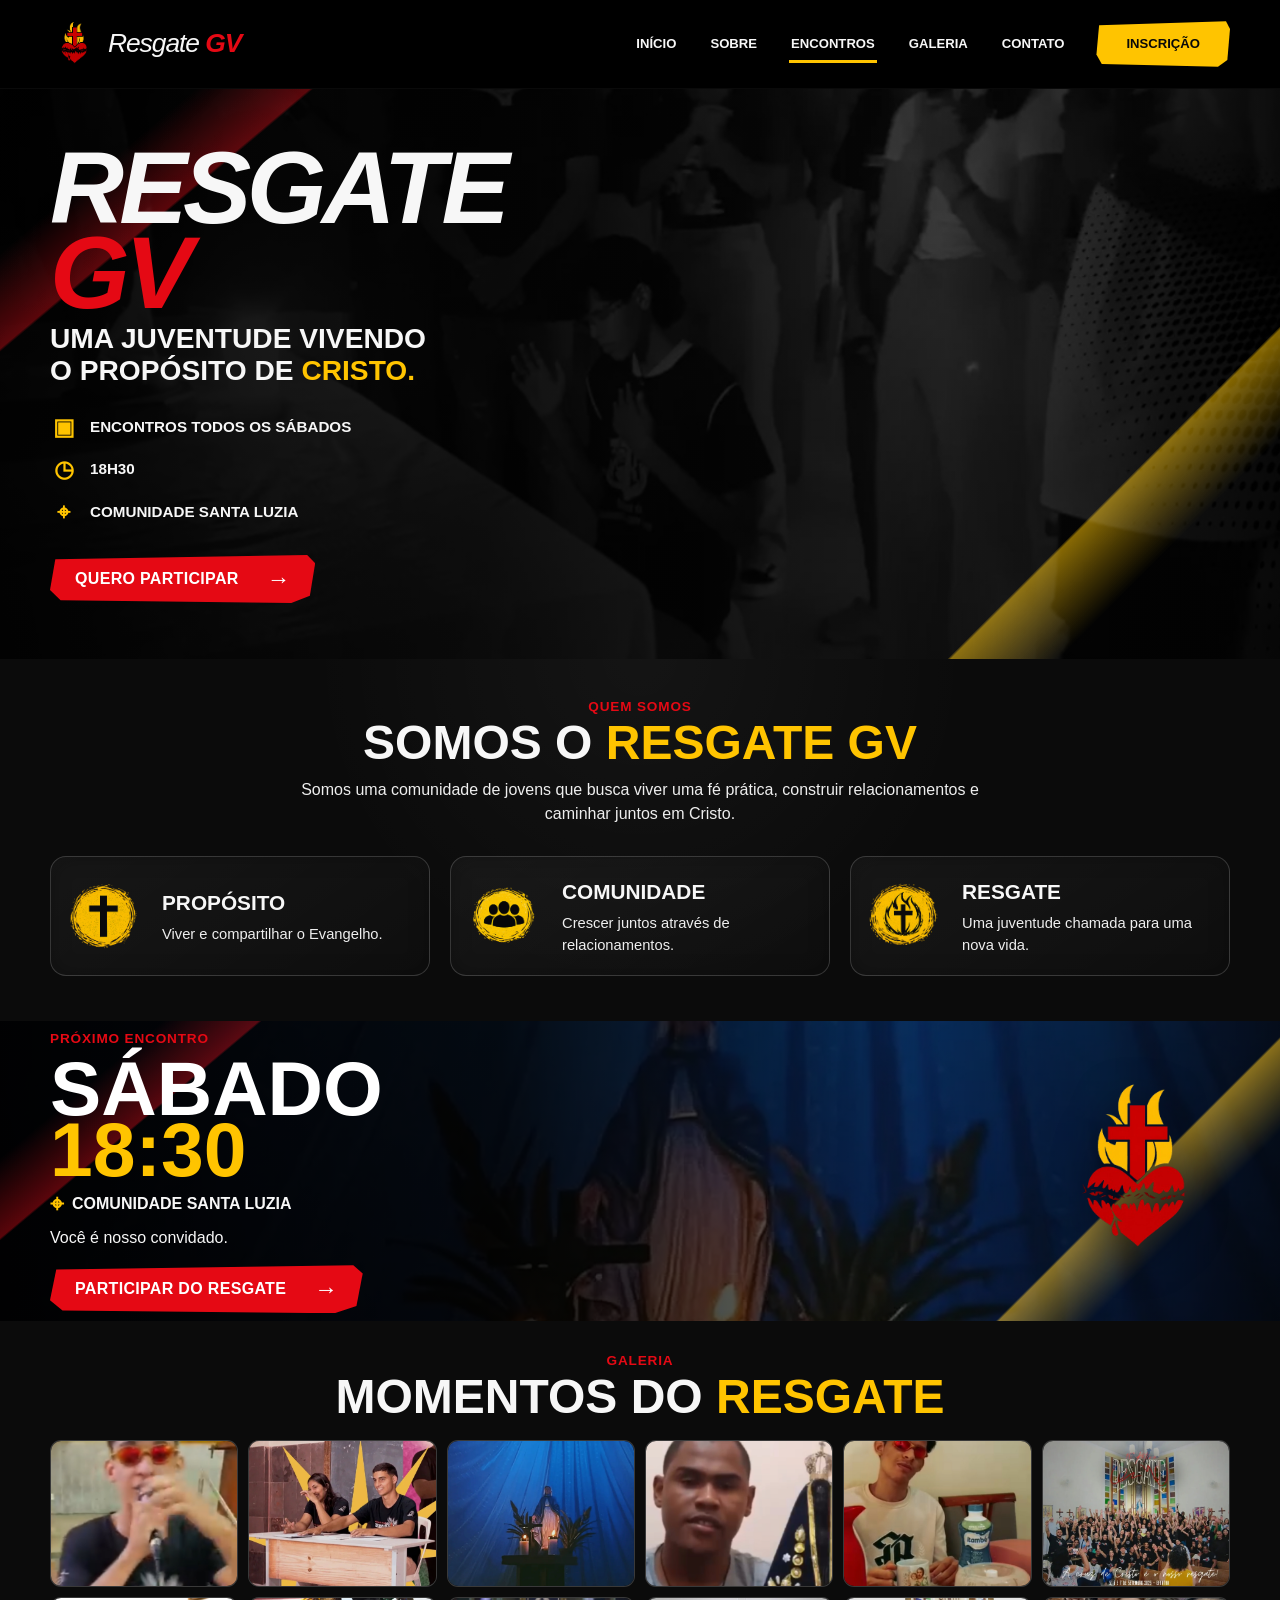
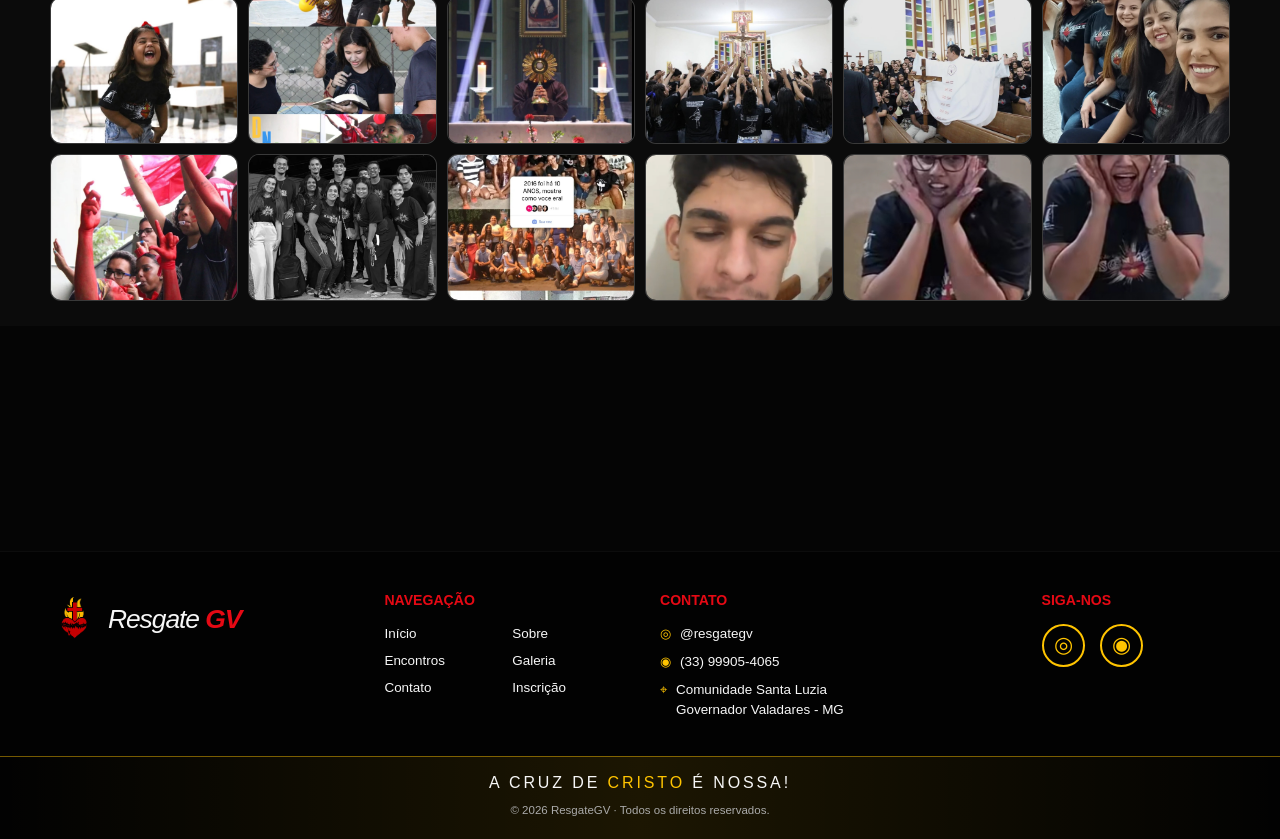
==== index.html @ 6e2a15be "Uptade Funcionau total Uptade Funcionau total" ====
<!DOCTYPE html>
<html lang="pt-BR">
<head>
  <meta charset="UTF-8">
  <meta name="viewport" content="width=device-width, initial-scale=1.0">
  <meta name="description" content="Resgate GV — uma juventude vivendo o propósito de Cristo.">
  <title>ResgateGV - Grupo de Jovens</title>
  <link rel="shortcut icon" href="assets/imgs/LogoResgate.png" type="image/x-icon">
  <link rel="stylesheet" href="assets/style/style.css">
  <link rel="stylesheet" href="assets/style/responsivo.css">
</head>
<body>

<header class="site-header" id="inicio">
  <div class="container header-inner">
    <a class="brand" href="#inicio" aria-label="Resgate GV - início">
      <img src="assets/imgs/LogoResgate.png" alt="Logo Resgate GV">
      <span class="brand-name">Resgate <strong>GV</strong></span>
    </a>

    <button class="menu-toggle" type="button" aria-label="Abrir menu" aria-expanded="false">
      <span></span><span></span><span></span>
    </button>

    <nav class="menu-primario" aria-label="Navegação principal">
      <ul>
        <li><a class="active" href="#inicio">Início</a></li>
        <li><a href="#sobre">Sobre</a></li>
        <li><a href="#encontros">Encontros</a></li>
        <li><a href="#galeria">Galeria</a></li>
        <li><a href="#contato">Contato</a></li>
        <li><a class="nav-cta" href="https://docs.google.com/forms/d/e/1FAIpQLSfDe2x2pQNWtkqIPdbqj8do6vz-_GHcP4r5t6SCD7UJRcsVtg/viewform" target="_blank" rel="noopener noreferrer">Inscrição</a></li>
      </ul>
    </nav>
  </div>
</header>

<main>

  <section class="hero section-dark" aria-labelledby="hero-title">
    <div class="hero-overlay"></div>
    <div class="hero-splash hero-splash-left"></div>
    <div class="hero-splash hero-splash-right"></div>

    <div class="container hero-content reveal">
      <div class="hero-copy">
        <p class="eyebrow">Resgate GV</p>
        <h1 id="hero-title">Resgate <span>GV</span></h1>
        <p class="hero-subtitle">Uma juventude vivendo<br>o propósito de <strong>Cristo.</strong></p>

        <ul class="event-info">
          <li><span class="info-icon">▣</span><span>Encontros todos os sábados</span></li>
          <li><span class="info-icon">◷</span><span>18h30</span></li>
          <li><span class="info-icon">⌖</span><span>Comunidade Santa Luzia</span></li>
        </ul>

        <a class="btn btn-red" href="#encontros">Quero participar <span>→</span></a>
      </div>
    </div>
  </section>

  <section class="about section-dark" id="sobre">
    <div class="container about-content reveal">
      <p class="section-label red">Quem somos</p>
      <h2>Somos o <span>Resgate GV</span></h2>
      <p class="section-intro">
        Somos uma comunidade de jovens que busca viver uma fé prática,
        construir relacionamentos e caminhar juntos em Cristo.
      </p>

      <div class="about-cards">
        <article class="about-card">
          <img src="assets/imgs/icone-proposito.png" alt="" aria-hidden="true">
          <div>
            <h3>Propósito</h3>
            <p>Viver e compartilhar o Evangelho.</p>
          </div>
        </article>

        <article class="about-card">
          <img src="assets/imgs/icone-comunidade.png" alt="" aria-hidden="true">
          <div>
            <h3>Comunidade</h3>
            <p>Crescer juntos através de relacionamentos.</p>
          </div>
        </article>

        <article class="about-card">
          <img src="assets/imgs/icone-resgate.png" alt="" aria-hidden="true">
          <div>
            <h3>Resgate</h3>
            <p>Uma juventude chamada para uma nova vida.</p>
          </div>
        </article>
      </div>
    </div>
  </section>

  <section class="next-event section-dark" id="encontros">
    <div class="next-event-bg"></div>
    <div class="container next-event-inner reveal">
      <div class="next-event-copy">
        <p class="section-label red">Próximo encontro</p>
        <h2>Sábado</h2>
        <strong class="event-time">18:30</strong>
        <p class="location"><span>⌖</span> Comunidade Santa Luzia</p>
        <p class="invite">Você é nosso convidado.</p>
        <a class="btn btn-red" href="https://docs.google.com/forms/d/e/1FAIpQLSfDe2x2pQNWtkqIPdbqj8do6vz-_GHcP4r5t6SCD7UJRcsVtg/viewform" target="_blank" rel="noopener noreferrer">Participar do Resgate <span>→</span></a>
      </div>

      <img class="next-event-logo" src="assets/imgs/LogoResgate.png" alt="Logo Resgate GV">
    </div>
  </section>

  <section class="gallery section-dark" id="galeria">
    <div class="container reveal">
      <p class="section-label red">Galeria</p>
      <h2>Momentos do <span>Resgate</span></h2>

      <div class="gallery-grid">
        <a href="assets/imgs/galeria/1 (2).jpg" class="gallery-item"><img src="assets/imgs/galeria/1 (2).jpg" alt="Momento do Resgate GV"></a>
        <a href="assets/imgs/galeria/1 (3).jpg" class="gallery-item"><img src="assets/imgs/galeria/1 (3).jpg" alt="Momento do Resgate GV"></a>
        <a href="assets/imgs/galeria/1 (4).jpg" class="gallery-item"><img src="assets/imgs/galeria/1 (4).jpg" alt="Momento do Resgate GV"></a>
        <a href="assets/imgs/galeria/1 (6).jpg" class="gallery-item"><img src="assets/imgs/galeria/1 (6).jpg" alt="Momento do Resgate GV"></a>
        <a href="assets/imgs/galeria/1 (7).jpg" class="gallery-item"><img src="assets/imgs/galeria/1 (7).jpg" alt="Momento do Resgate GV"></a>
        <a href="assets/imgs/galeria/1 (8).jpg" class="gallery-item"><img src="assets/imgs/galeria/1 (8).jpg" alt="Momento do Resgate GV"></a>
        <a href="assets/imgs/galeria/1 (9).jpg" class="gallery-item"><img src="assets/imgs/galeria/1 (9).jpg" alt="Momento do Resgate GV"></a>
        <a href="assets/imgs/galeria/1 (10).jpg" class="gallery-item"><img src="assets/imgs/galeria/1 (10).jpg" alt="Momento do Resgate GV"></a>
        <a href="assets/imgs/galeria/1 (11).jpg" class="gallery-item"><img src="assets/imgs/galeria/1 (11).jpg" alt="Momento do Resgate GV"></a>
        <a href="assets/imgs/galeria/1 (14).jpg" class="gallery-item"><img src="assets/imgs/galeria/1 (14).jpg" alt="Momento do Resgate GV"></a>
        <a href="assets/imgs/galeria/1 (15).jpg" class="gallery-item"><img src="assets/imgs/galeria/1 (15).jpg" alt="Momento do Resgate GV"></a>
        <a href="assets/imgs/galeria/1 (16).jpg" class="gallery-item"><img src="assets/imgs/galeria/1 (16).jpg" alt="Momento do Resgate GV"></a>
        <a href="assets/imgs/galeria/1 (17).jpg" class="gallery-item"><img src="assets/imgs/galeria/1 (17).jpg" alt="Momento do Resgate GV"></a>
        <a href="assets/imgs/galeria/1 (18).jpg" class="gallery-item"><img src="assets/imgs/galeria/1 (18).jpg" alt="Momento do Resgate GV"></a>
        <a href="assets/imgs/galeria/1 (19).jpg" class="gallery-item"><img src="assets/imgs/galeria/1 (19).jpg" alt="Momento do Resgate GV"></a>
        <a href="assets/imgs/galeria/1 (20).jpg" class="gallery-item"><img src="assets/imgs/galeria/1 (20).jpg" alt="Momento do Resgate GV"></a>
        <a href="assets/imgs/galeria/1 (21).jpg" class="gallery-item"><img src="assets/imgs/galeria/1 (21).jpg" alt="Momento do Resgate GV"></a>
        <a href="assets/imgs/galeria/1 (22).jpg" class="gallery-item"><img src="assets/imgs/galeria/1 (22).jpg" alt="Momento do Resgate GV"></a>
      </div>
    </div>
  </section>

  <section class="join section-dark">
    <div class="container join-box reveal">
      <div class="join-icon">♙</div>
      <div class="join-title">Faça <span>parte</span></div>
      <div class="join-copy">
        <strong>Quer conhecer o Resgate GV?</strong>
        <p>Não importa se você já participa de uma comunidade ou está chegando pela primeira vez.</p>
      </div>
      <a class="btn btn-yellow" href="https://docs.google.com/forms/d/e/1FAIpQLSfDe2x2pQNWtkqIPdbqj8do6vz-_GHcP4r5t6SCD7UJRcsVtg/viewform" target="_blank" rel="noopener noreferrer">Quero participar <span>→</span></a>
    </div>
  </section>

</main>

<footer class="site-footer" id="contato">
  <div class="container footer-primary">
    <div class="footer-brand">
      <a class="brand" href="#inicio">
        <img src="assets/imgs/LogoResgate.png" alt="Logo Resgate GV">
        <span class="brand-name">Resgate <strong>GV</strong></span>
      </a>
    </div>

    <nav class="footer-nav" aria-label="Navegação do rodapé">
      <h3>Navegação</h3>
      <div>
        <a href="#inicio">Início</a>
        <a href="#sobre">Sobre</a>
        <a href="#encontros">Encontros</a>
        <a href="#galeria">Galeria</a>
        <a href="#contato">Contato</a>
        <a href="https://docs.google.com/forms/d/e/1FAIpQLSfDe2x2pQNWtkqIPdbqj8do6vz-_GHcP4r5t6SCD7UJRcsVtg/viewform" target="_blank" rel="noopener noreferrer">Inscrição</a>
      </div>
    </nav>

    <div class="footer-contact">
      <h3>Contato</h3>
      <p><span>◎</span><a href="https://www.instagram.com/resgategv/" target="_blank" rel="noopener noreferrer">@resgategv</a></p>
      <p><span>◉</span><a href="https://wa.me/5533999054065" target="_blank" rel="noopener noreferrer">(33) 99905-4065</a></p>
      <p><span>⌖</span> Comunidade Santa Luzia<br>Governador Valadares - MG</p>
    </div>

    <div class="footer-social">
      <h3>Siga-nos</h3>
      <div>
        <a href="https://www.instagram.com/resgategv/" target="_blank" rel="noopener noreferrer" aria-label="Instagram">◎</a>
        <a href="https://wa.me/5533999054065" target="_blank" rel="noopener noreferrer" aria-label="WhatsApp">◉</a>
      </div>
    </div>
  </div>

  <div class="footer-secondary">
    <p>A cruz de <span>Cristo</span> é nossa!</p>
    <small>© 2026 ResgateGV · Todos os direitos reservados.</small>
  </div>
</footer>

<script src="main.js" defer></script>
</body>
</html>
---- assets/style/style.css ----
/* ==========================================================
   RESGATE GV — CSS PRINCIPAL
   A ordem abaixo facilita manutenção e evita CSS "solto".
   ========================================================== */

@import url("./variaveis.css");
@import url("./configuracoes.css");
@import url("./presets.css");
@import url("./header.css");
@import url("./main.css");
@import url("./footer.css");
@import url("./animacoes.css");
@import url("./lightbox.css");
---- assets/style/responsivo.css ----
@media (max-width: 760px) {
  :root { --header-height: 72px; }

  .container {
    width: min(calc(100% - 30px), 600px);
  }

  .site-header { min-height: var(--header-height); }

  .header-inner { min-height: var(--header-height); }

  .brand img {
    width: 39px;
    height: 48px;
  }

  .brand-name { font-size: 1.35rem; }

  .menu-toggle { display: block; }

  .menu-primario {
    position: absolute;
    top: var(--header-height);
    left: 0;
    right: 0;
    display: grid;
    grid-template-rows: 0fr;
    overflow: hidden;
    background: rgba(0,0,0,.98);
    transition: grid-template-rows .3s ease;
  }

  .menu-primario.open { grid-template-rows: 1fr; }

  .menu-primario ul {
    min-height: 0;
    display: flex;
    flex-direction: column;
    align-items: stretch;
    gap: 0;
    overflow: hidden;
    padding: 0 15px;
  }

  .menu-primario a {
    padding: 15px 8px;
    border-bottom: 1px solid rgba(255,255,255,.08);
  }

  .nav-cta {
    margin: 10px 0;
    text-align: center;
  }

  .hero {
    min-height: 640px;
    align-items: flex-end;
    padding: 50px 0 42px;
    background-position: 63% center;
  }

  .hero::before {
    content: "";
    position: absolute;
    inset: 0;
    z-index: -1;
    background: linear-gradient(180deg, rgba(0,0,0,.15) 0%, rgba(0,0,0,.35) 35%, rgba(0,0,0,.96) 78%);
  }

  .hero-copy { max-width: 100%; }

  .hero h1 {
    font-size: clamp(3.6rem, 17vw, 5.6rem);
  }

  .hero-subtitle {
    font-size: 1.15rem;
  }

  .event-info li {
    font-size: .82rem;
  }

  .btn {
    width: 100%;
  }

  .about { padding: 35px 0; }

  .about-cards {
    grid-template-columns: 1fr;
    gap: 10px;
  }

  .about-card {
    min-height: 105px;
  }

  .about-card img {
    width: 70px;
    height: 70px;
    flex-basis: 70px;
  }

  .next-event {
    min-height: 480px;
    background-position: 68% center;
  }

  .next-event-inner {
    min-height: 480px;
    align-items: flex-end;
    padding-bottom: 32px;
  }

  .next-event-logo {
    position: absolute;
    right: 0;
    bottom: 18px;
    width: 105px;
  }

  .next-event h2,
  .event-time { font-size: 3.8rem; }

  .next-event-copy { max-width: 90%; }

  .gallery { padding-top: 38px; }

  .gallery-grid {
    grid-template-columns: 1fr;
    gap: 9px;
  }

  .gallery-item {
    aspect-ratio: 1.65 / 1;
  }

  .join { padding: 15px 0; }

  .join-box {
    display: flex;
    flex-direction: column;
    align-items: stretch;
    gap: 10px;
    padding: 25px 20px;
    text-align: center;
  }

  .join-icon { font-size: 3.5rem; }

  .join-copy p { font-size: .84rem; }

  .site-footer { padding-top: 0; }

  .footer-primary {
    grid-template-columns: 1fr;
    gap: 26px;
    padding: 35px 0;
  }

  .footer-brand .brand {
    justify-content: flex-start;
  }

  .footer-nav > div {
    grid-template-columns: 1fr 1fr;
  }

  .footer-social > div {
    justify-content: flex-start;
  }

  .footer-secondary p {
    font-size: .8rem;
    letter-spacing: .1em;
  }
}

@media (prefers-reduced-motion: reduce) {
  html { scroll-behavior: auto; }
  *, *::before, *::after {
    animation-duration: .01ms !important;
    transition-duration: .01ms !important;
  }
}
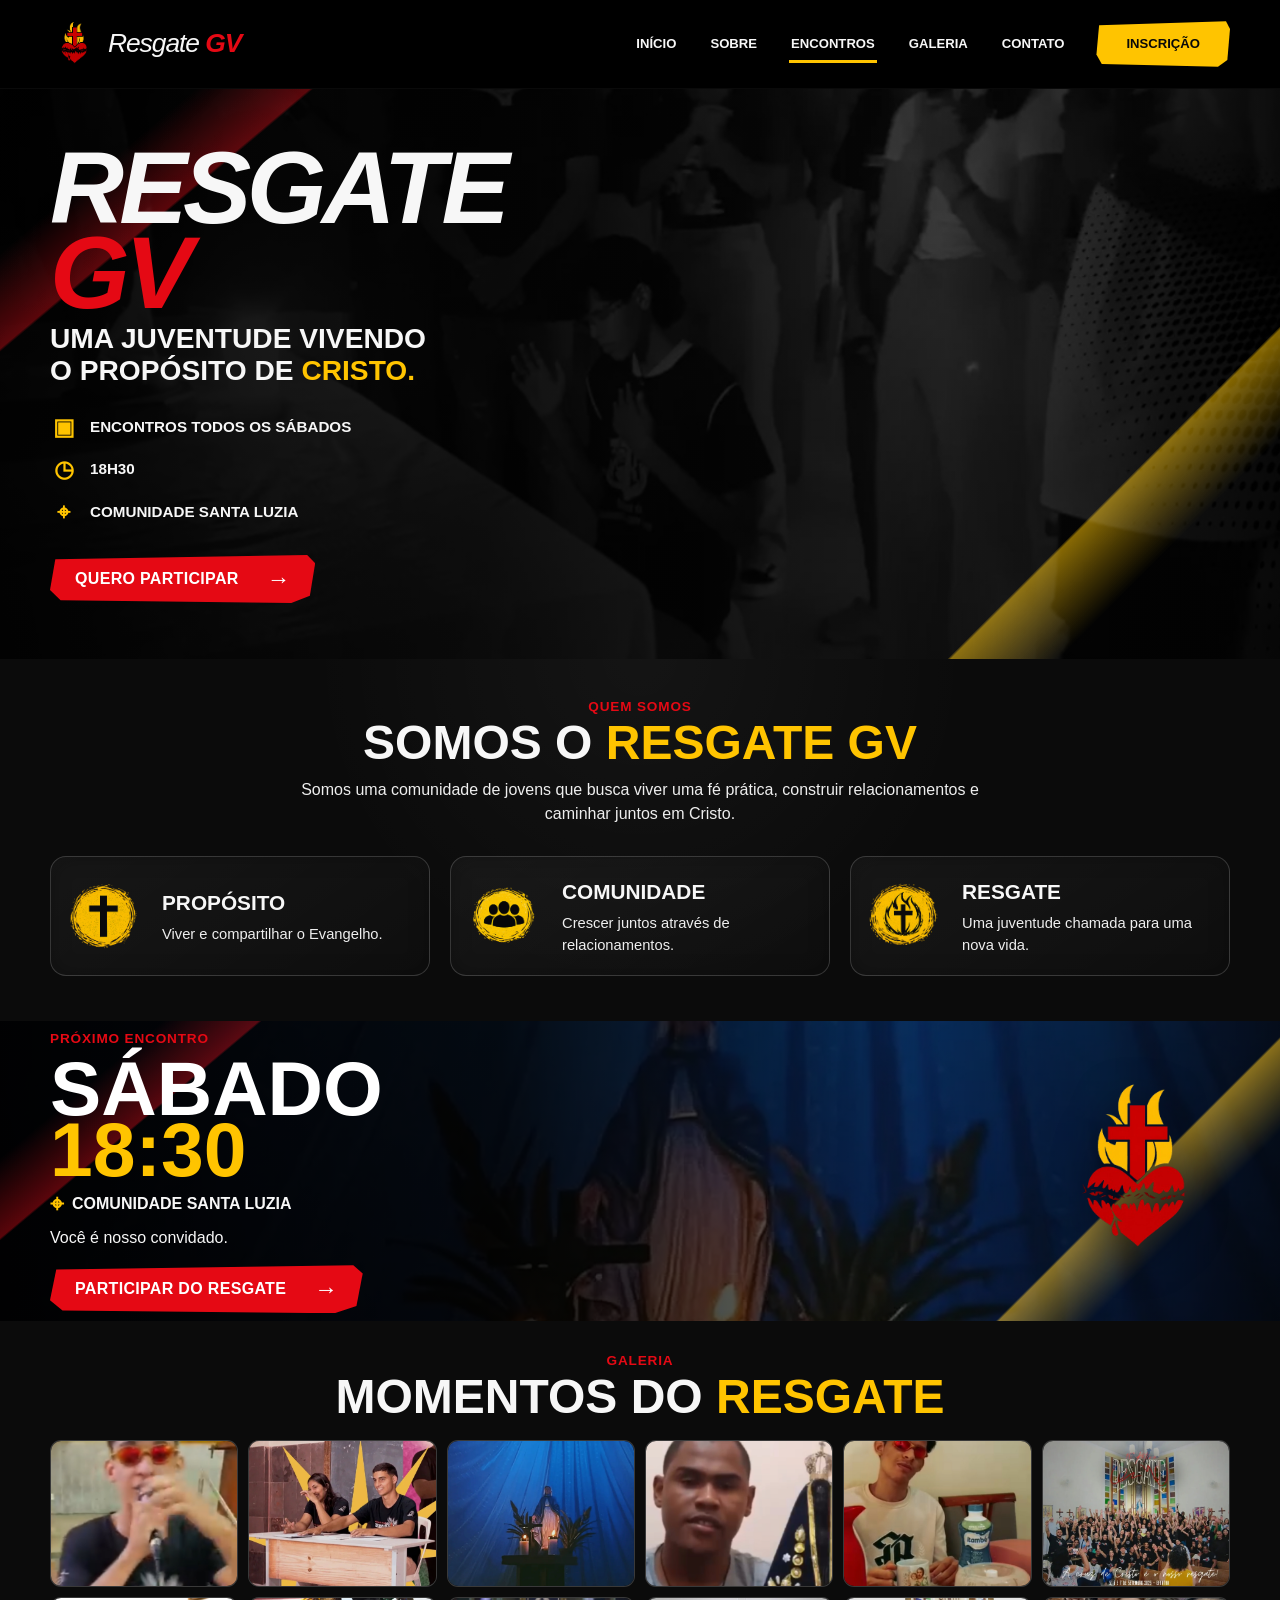
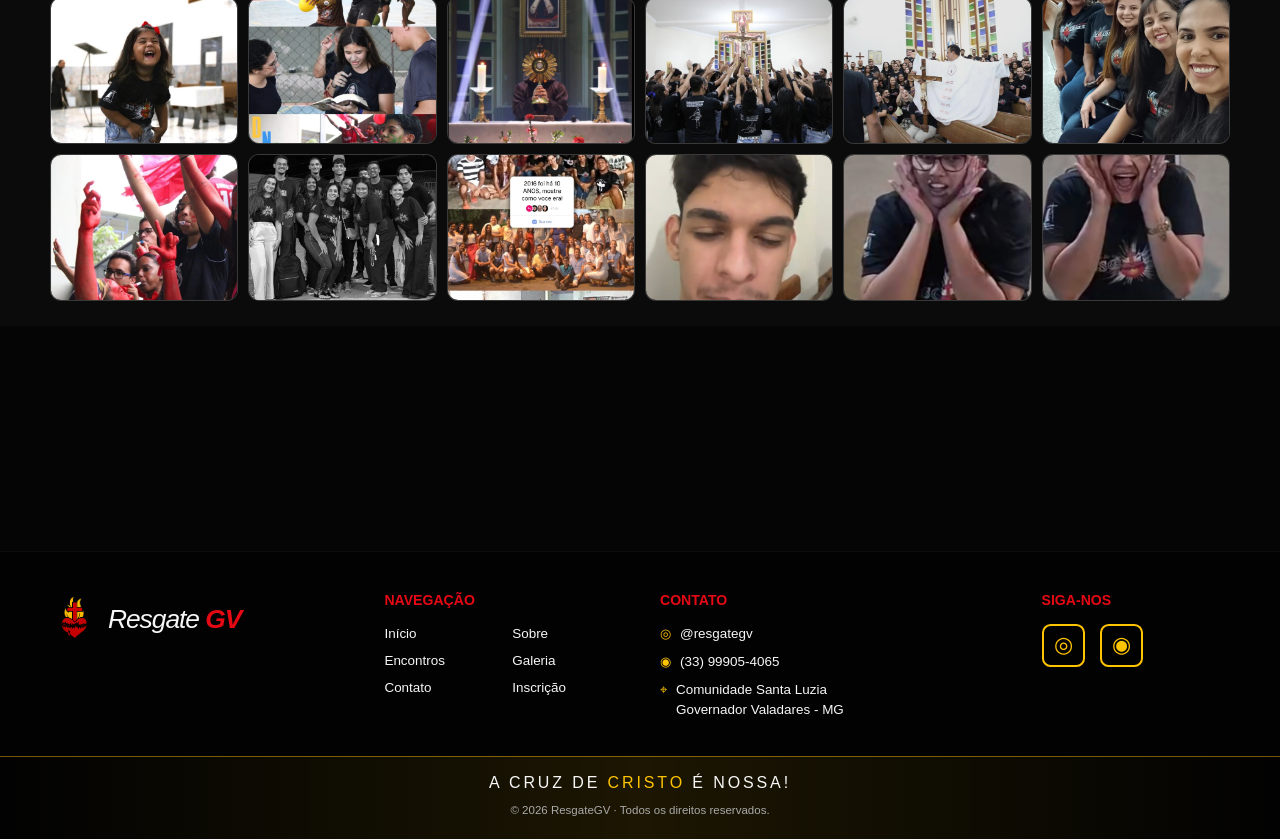
==== commit 1a8f3993: "Finish, Debug for commit Finish, Debug for commit" ====
--- a/index.html
+++ b/index.html
@@ -179,7 +179,7 @@
       <h3>Contato</h3>
       <p><span>◎</span><a href="https://www.instagram.com/resgategv/" target="_blank" rel="noopener noreferrer">@resgategv</a></p>
       <p><span>◉</span><a href="https://wa.me/5533999054065" target="_blank" rel="noopener noreferrer">(33) 99905-4065</a></p>
-      <p><span>⌖</span> Comunidade Santa Luzia<br>Governador Valadares - MG</p>
+      <p><span>⌖</span> <a href="https://www.google.com/maps/place/Capela+de+Santa+Luzia/data=!4m2!3m1!1s0x0:0x4738319b4b648185?sa=X&ved=1t:2428&ictx=111" target="_blank">Comunidade Santa Luzia<br>Governador Valadares - MG</a></p>
     </div>
 
     <div class="footer-social">
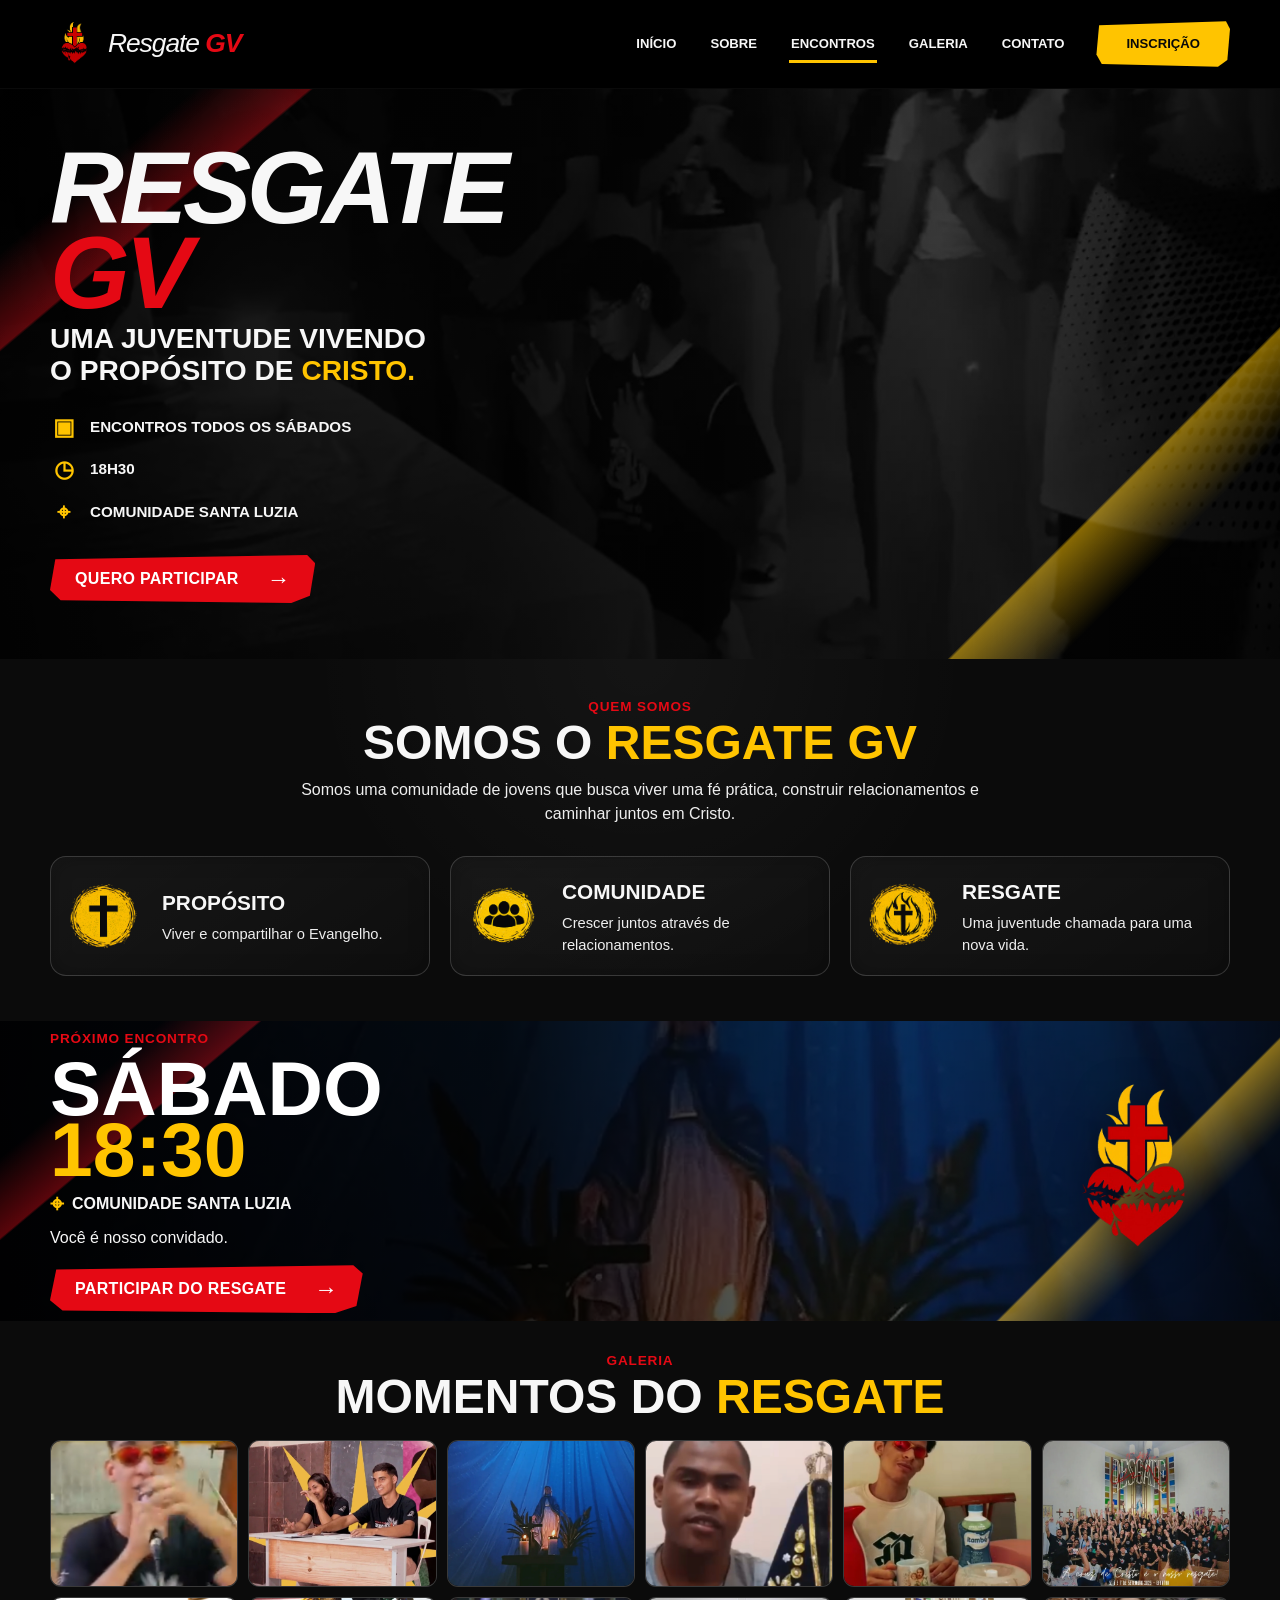
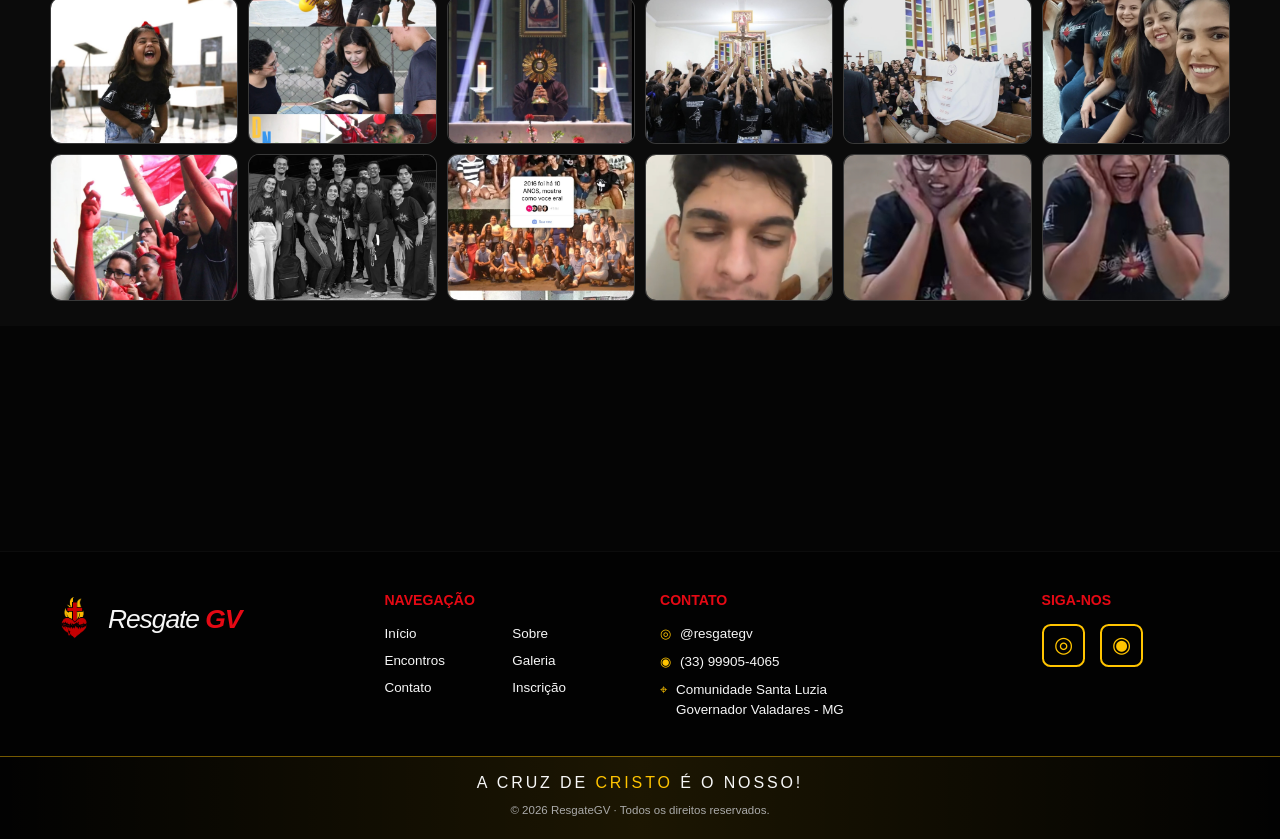
==== commit a219d347: "correcional 1 correcional 1" ====
--- a/index.html
+++ b/index.html
@@ -192,7 +192,7 @@
   </div>
 
   <div class="footer-secondary">
-    <p>A cruz de <span>Cristo</span> é nossa!</p>
+    <p>A cruz de <span>Cristo</span> é o nosso!</p>
     <small>© 2026 ResgateGV · Todos os direitos reservados.</small>
   </div>
 </footer>
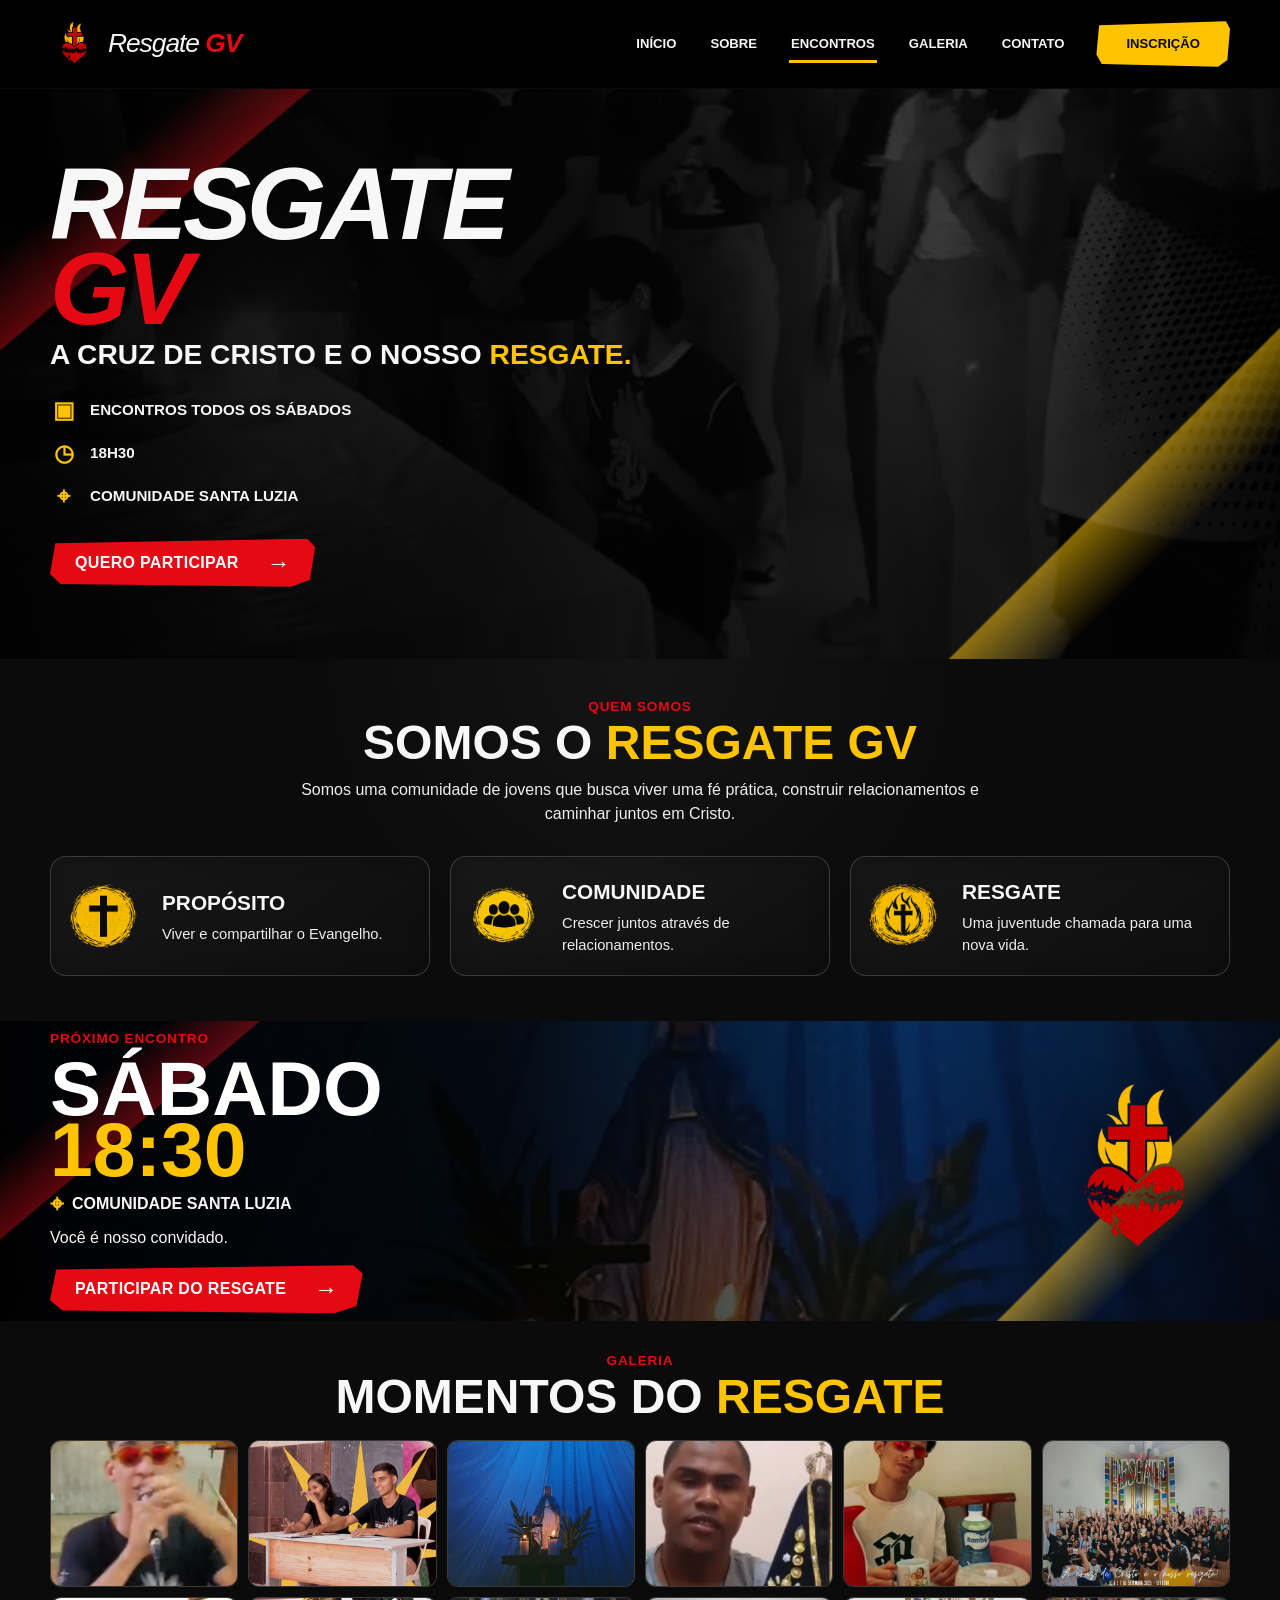
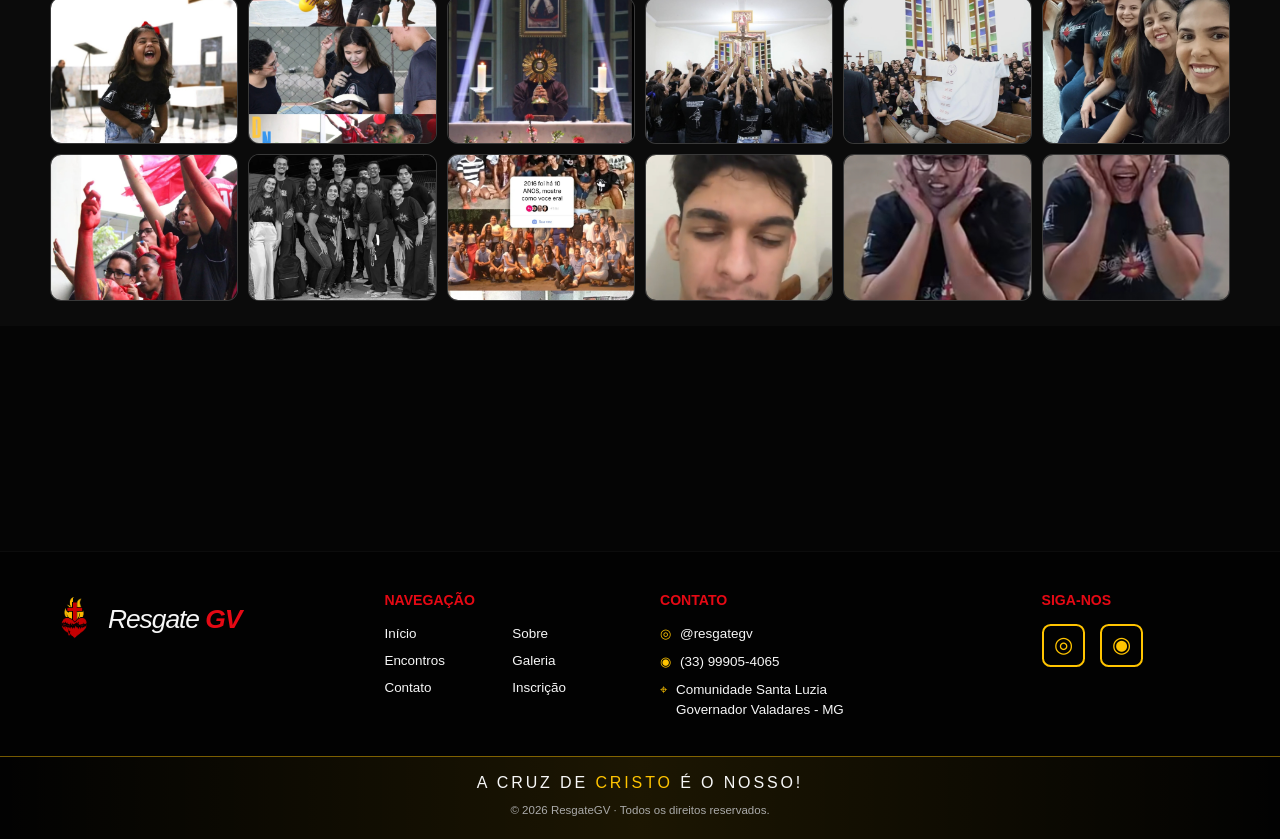
==== commit fc944583: "Atualizar o index.html texto" ====
--- a/index.html
+++ b/index.html
@@ -46,7 +46,7 @@
       <div class="hero-copy">
         <p class="eyebrow">Resgate GV</p>
         <h1 id="hero-title">Resgate <span>GV</span></h1>
-        <p class="hero-subtitle">Uma juventude vivendo<br>o propósito de <strong>Cristo.</strong></p>
+        <p class="hero-subtitle">A Cruz de Cristo e o nosso <strong>Resgate.</strong></p>
 
         <ul class="event-info">
           <li><span class="info-icon">▣</span><span>Encontros todos os sábados</span></li>
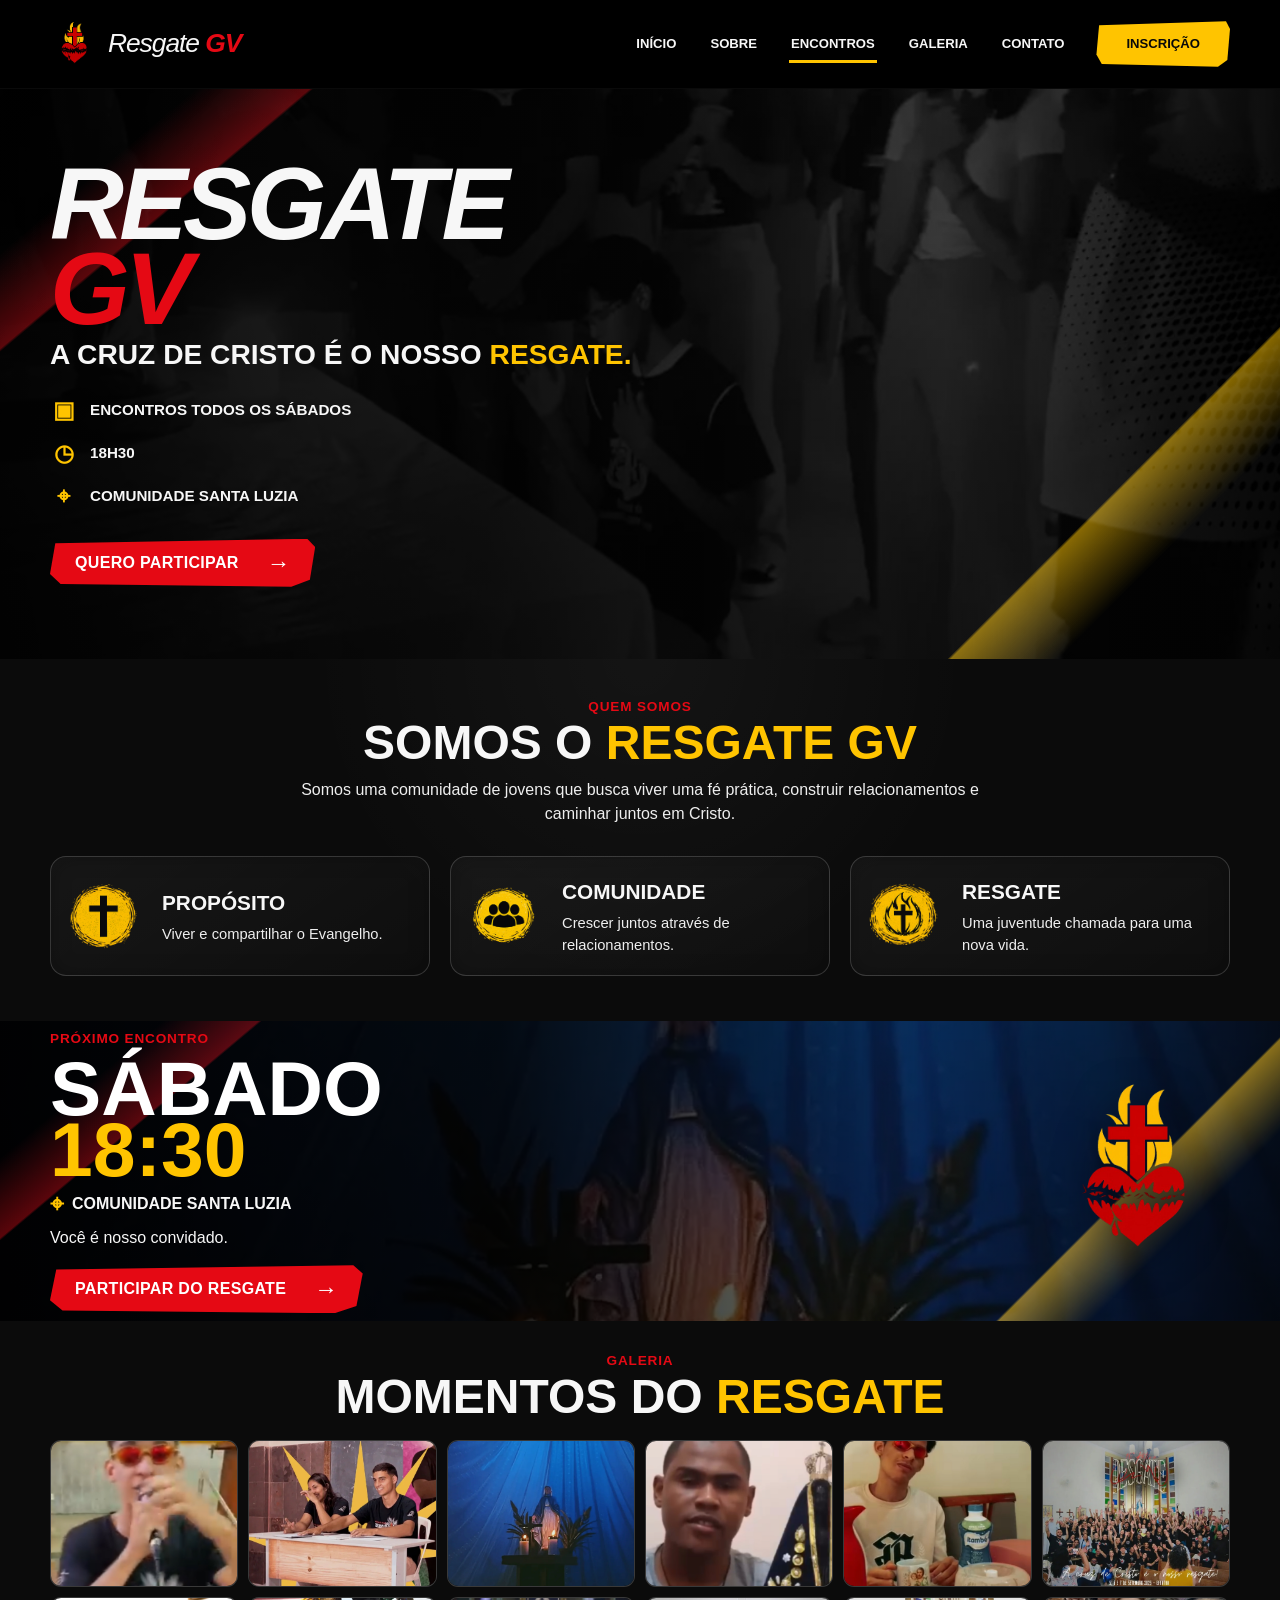
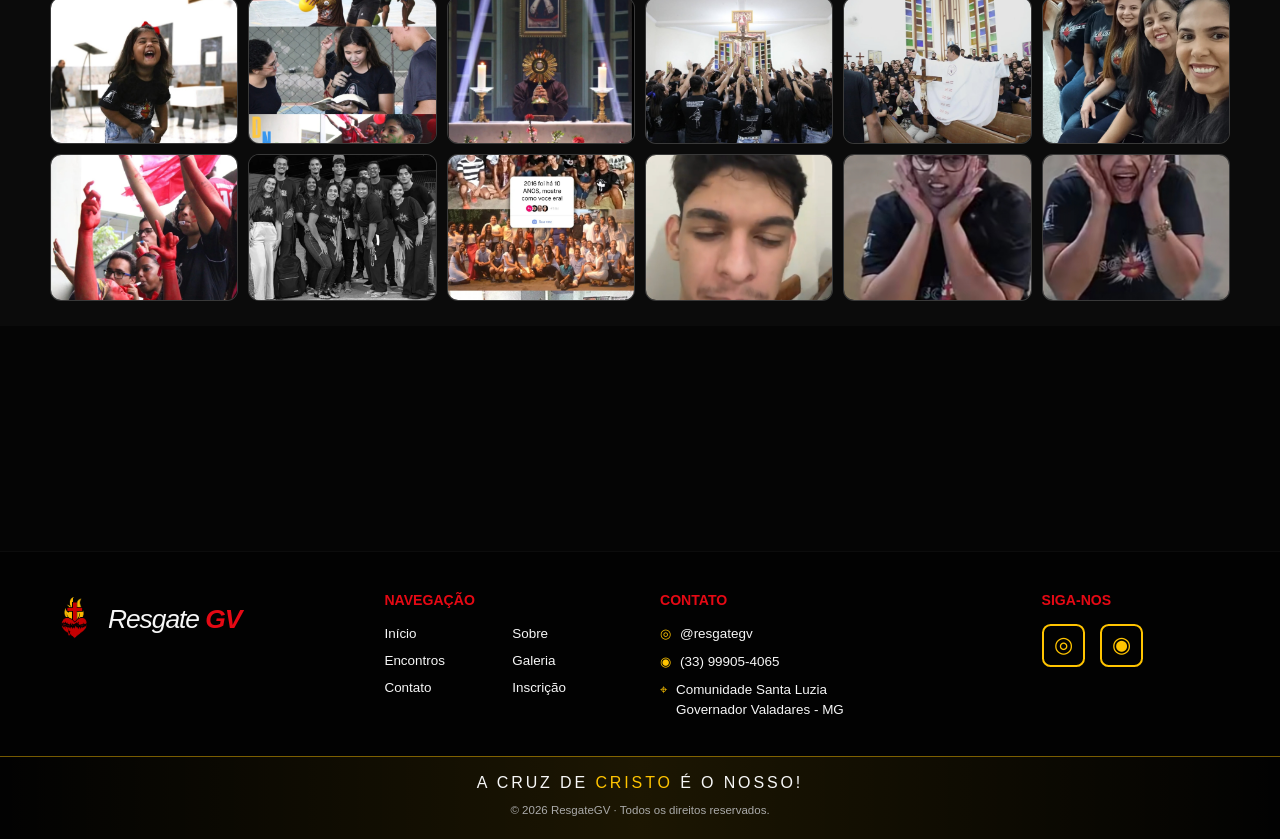
==== commit 2ce90dae: "Atualizar o index.html acentuação" ====
--- a/index.html
+++ b/index.html
@@ -46,7 +46,7 @@
       <div class="hero-copy">
         <p class="eyebrow">Resgate GV</p>
         <h1 id="hero-title">Resgate <span>GV</span></h1>
-        <p class="hero-subtitle">A Cruz de Cristo e o nosso <strong>Resgate.</strong></p>
+        <p class="hero-subtitle">A Cruz de Cristo é o nosso <strong>Resgate.</strong></p>
 
         <ul class="event-info">
           <li><span class="info-icon">▣</span><span>Encontros todos os sábados</span></li>
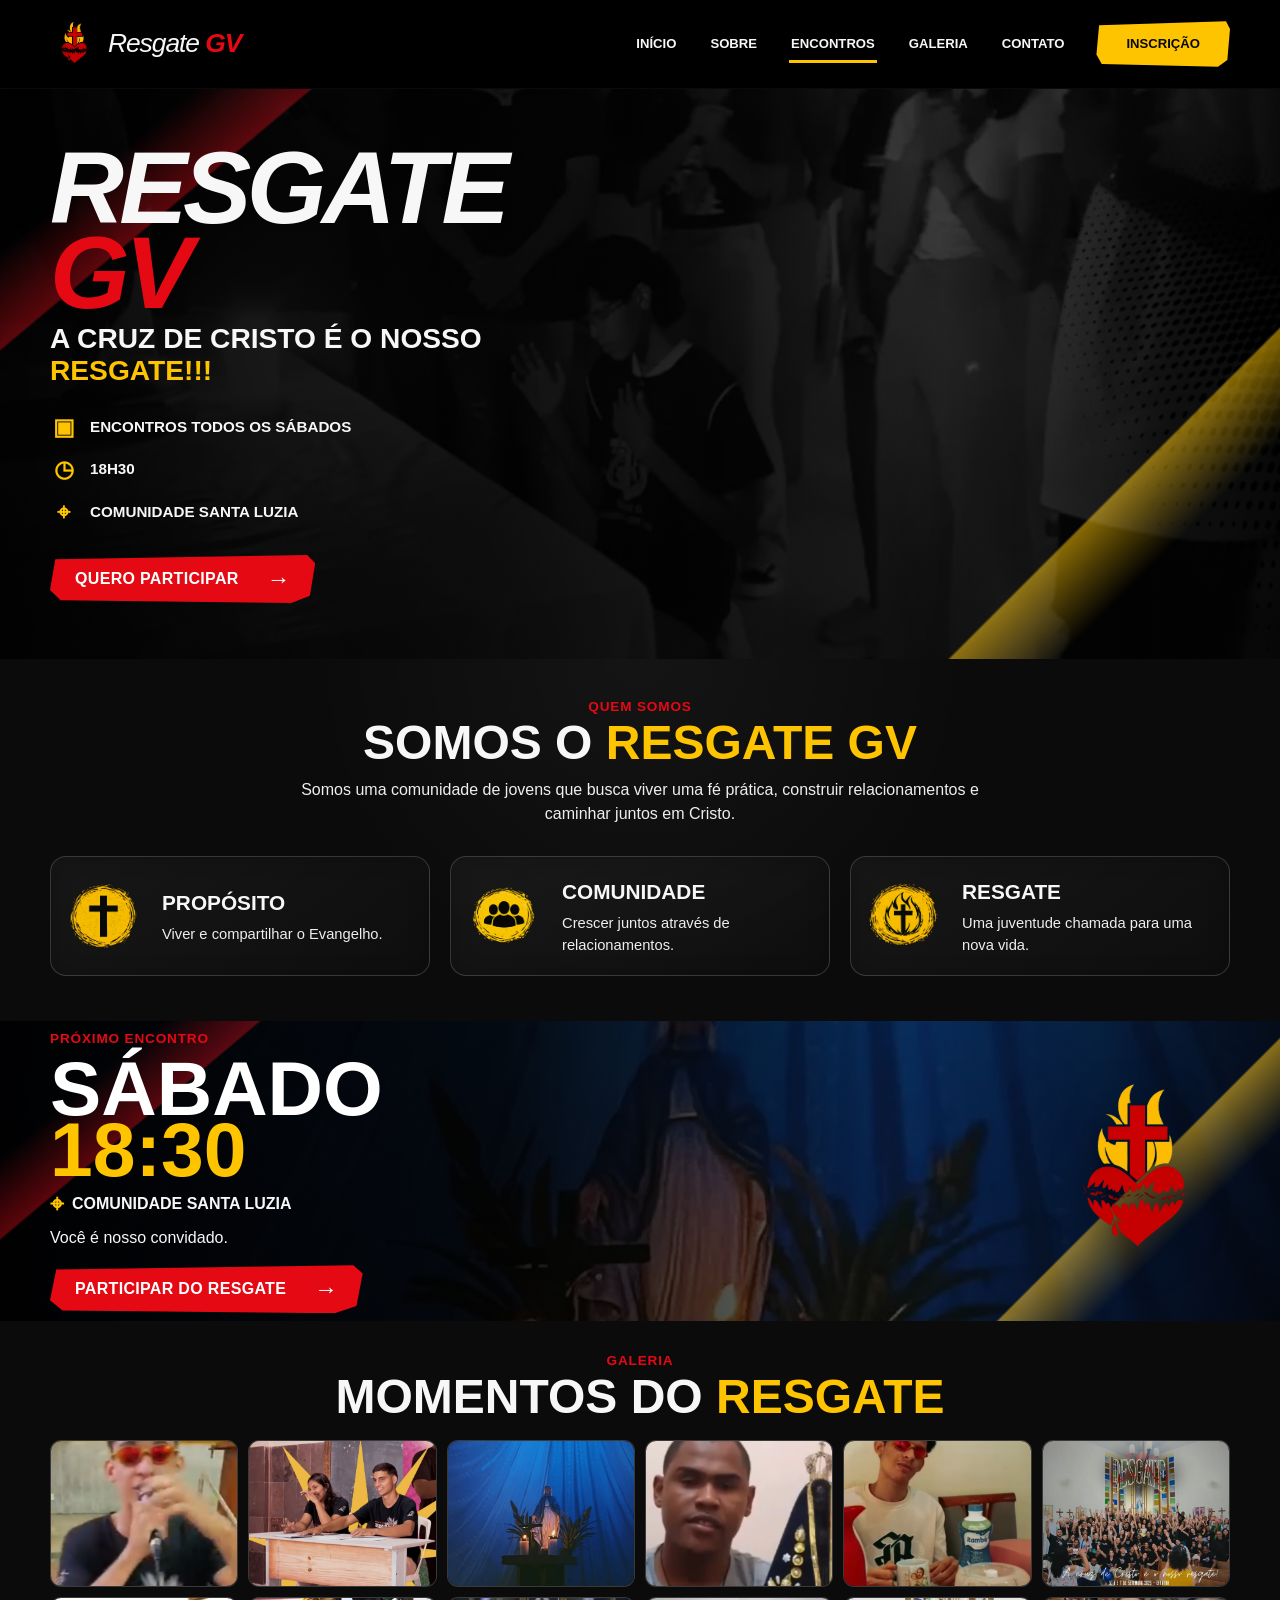
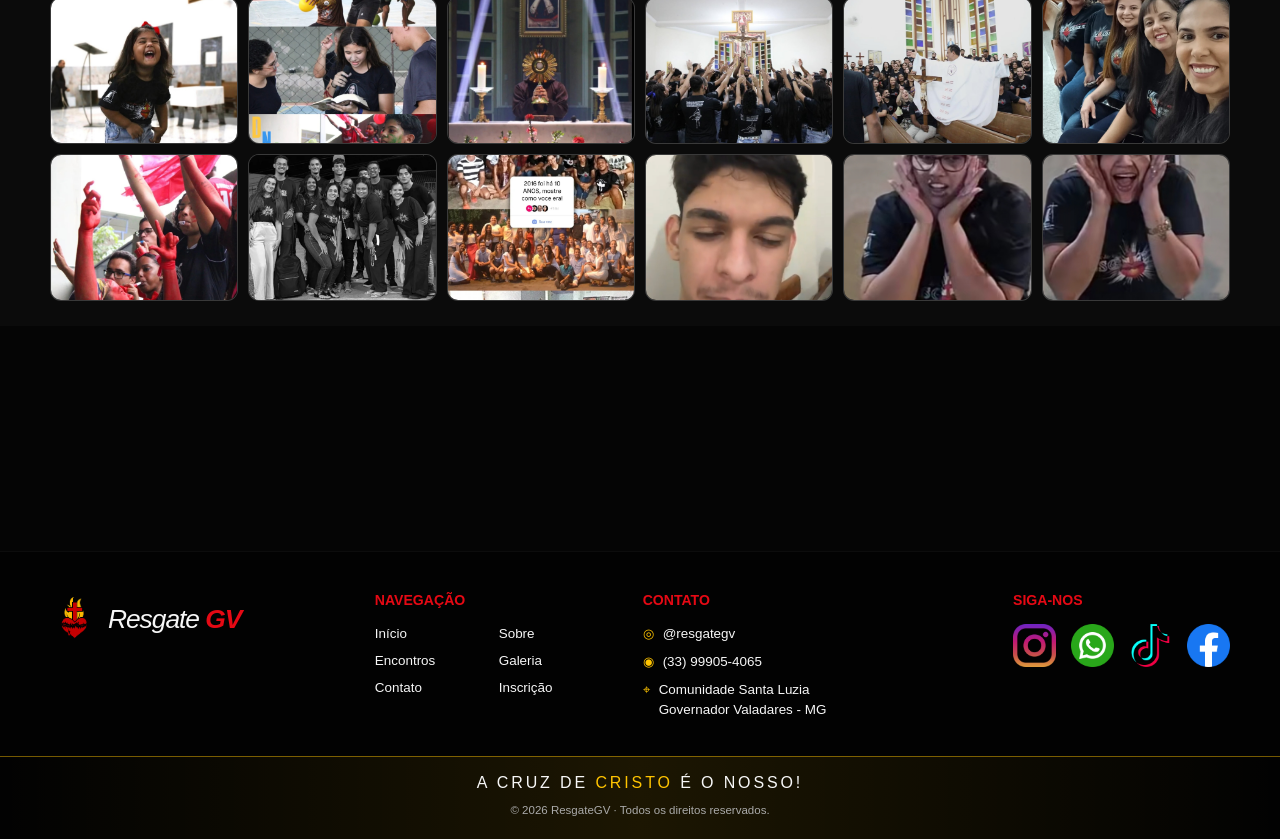
==== commit a3494767: "Uptade Redes sociais Uptade Redes sociais" ====
--- a/index.html
+++ b/index.html
@@ -46,7 +46,7 @@
       <div class="hero-copy">
         <p class="eyebrow">Resgate GV</p>
         <h1 id="hero-title">Resgate <span>GV</span></h1>
-        <p class="hero-subtitle">A Cruz de Cristo é o nosso <strong>Resgate.</strong></p>
+        <p class="hero-subtitle">A Cruz de cristo é o nosso <br><strong>Resgate!!!</strong></p>
 
         <ul class="event-info">
           <li><span class="info-icon">▣</span><span>Encontros todos os sábados</span></li>
@@ -185,8 +185,10 @@
     <div class="footer-social">
       <h3>Siga-nos</h3>
       <div>
-        <a href="https://www.instagram.com/resgategv/" target="_blank" rel="noopener noreferrer" aria-label="Instagram">◎</a>
-        <a href="https://wa.me/5533999054065" target="_blank" rel="noopener noreferrer" aria-label="WhatsApp">◉</a>
+        <a href="https://www.instagram.com/resgategv/" target="_blank" rel="noopener noreferrer" aria-label="Instagram"><img src="assets/imgs/icone-instagram.png" alt="Instagram"></a>
+        <a href="https://wa.me/5533999054065" target="_blank" rel="noopener noreferrer" aria-label="WhatsApp"><img src="assets/imgs/icone-whatsapp.png" alt="WhatsApp"></a>
+        <a href="https://www.tiktok.com/@resgategv" target="_blank" rel="noopener noreferrer" aria-label="TikTok"><img src="assets/imgs/icone-tik-tok.png" alt="TikTok"></a>
+        <a href="https://www.facebook.com/Resgate" target="_blank" rel="noopener noreferrer" aria-label="Facebook"><img src="assets/imgs/icone-facebook.png" alt="Facebook"></a>
       </div>
     </div>
   </div>
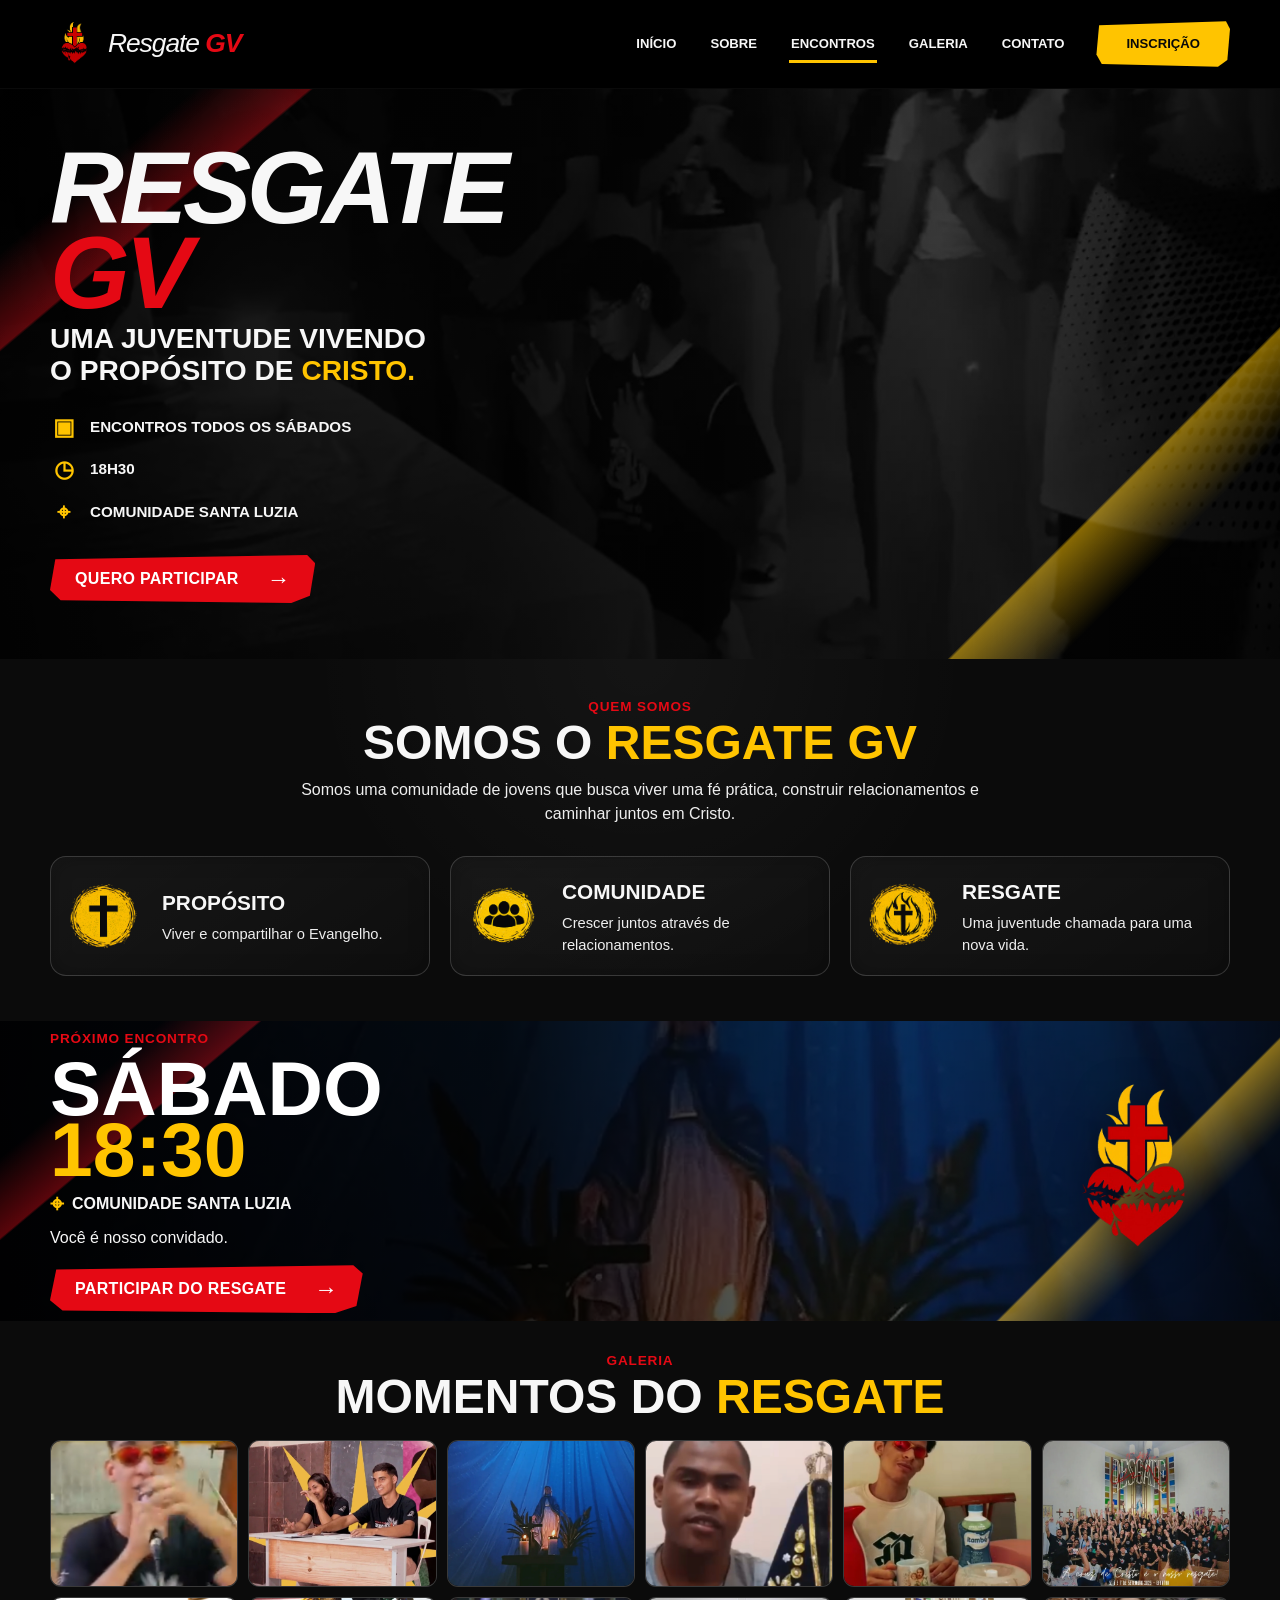
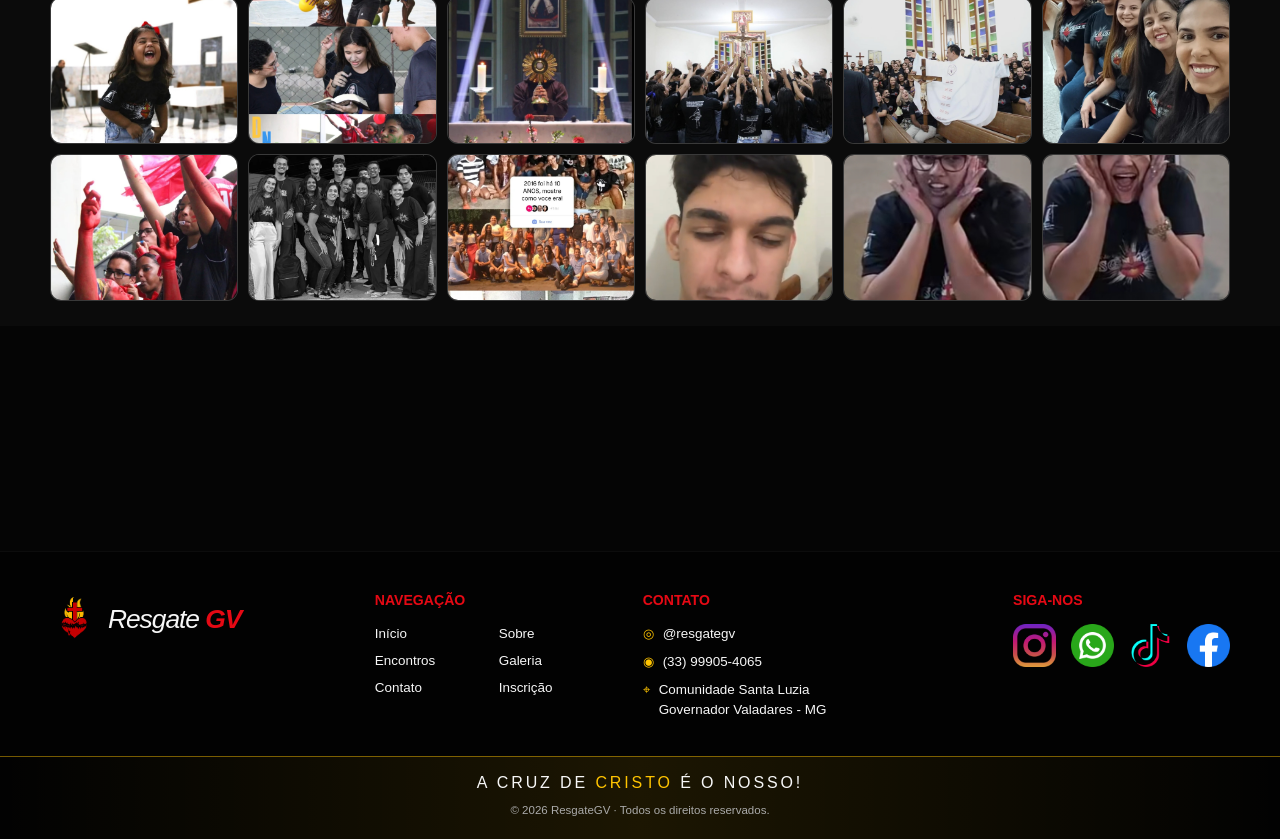
==== commit 776f6e63: "Merge branch 'main' of https://github.com/ResgateGV/ResgateGV" ====
--- a/index.html
+++ b/index.html
@@ -46,7 +46,7 @@
       <div class="hero-copy">
         <p class="eyebrow">Resgate GV</p>
         <h1 id="hero-title">Resgate <span>GV</span></h1>
-        <p class="hero-subtitle">A Cruz de cristo é o nosso <br><strong>Resgate!!!</strong></p>
+        <p class="hero-subtitle">Uma juventude vivendo<br>o propósito de <strong>Cristo.</strong></p>
 
         <ul class="event-info">
           <li><span class="info-icon">▣</span><span>Encontros todos os sábados</span></li>
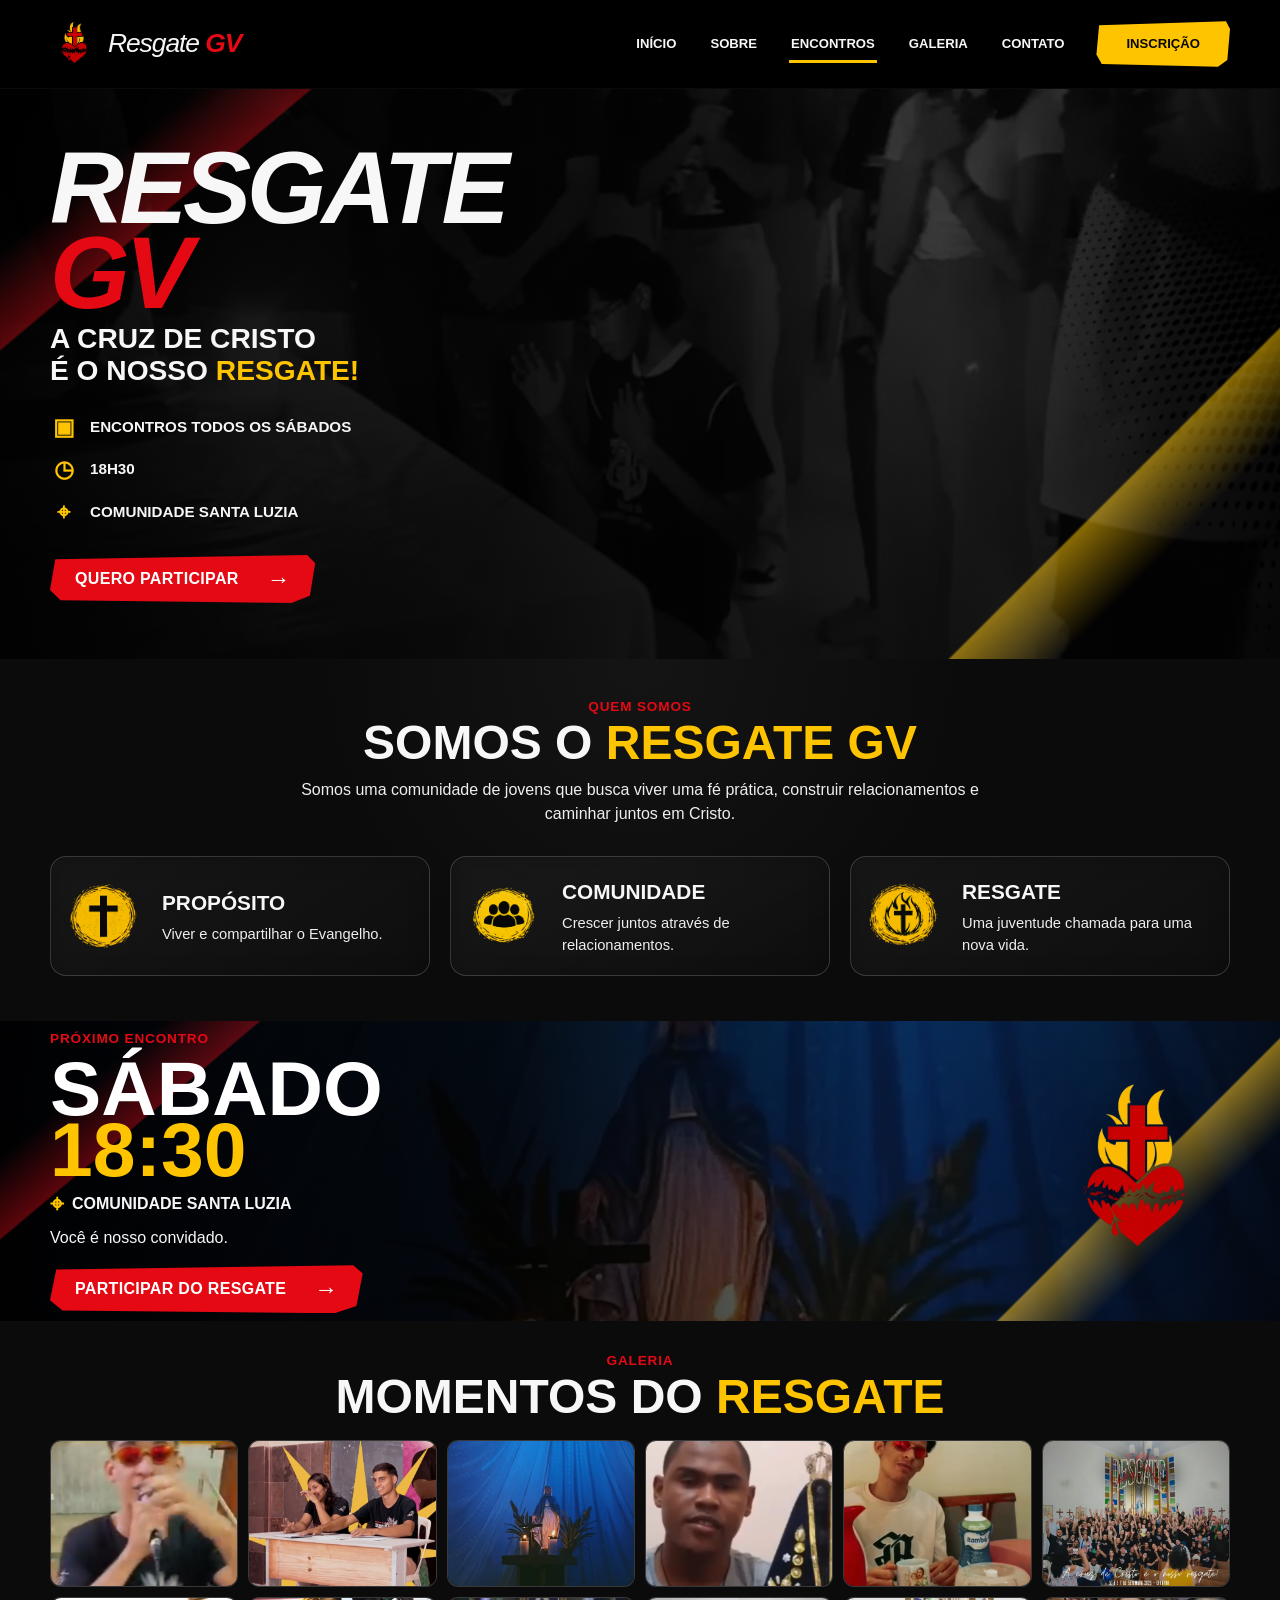
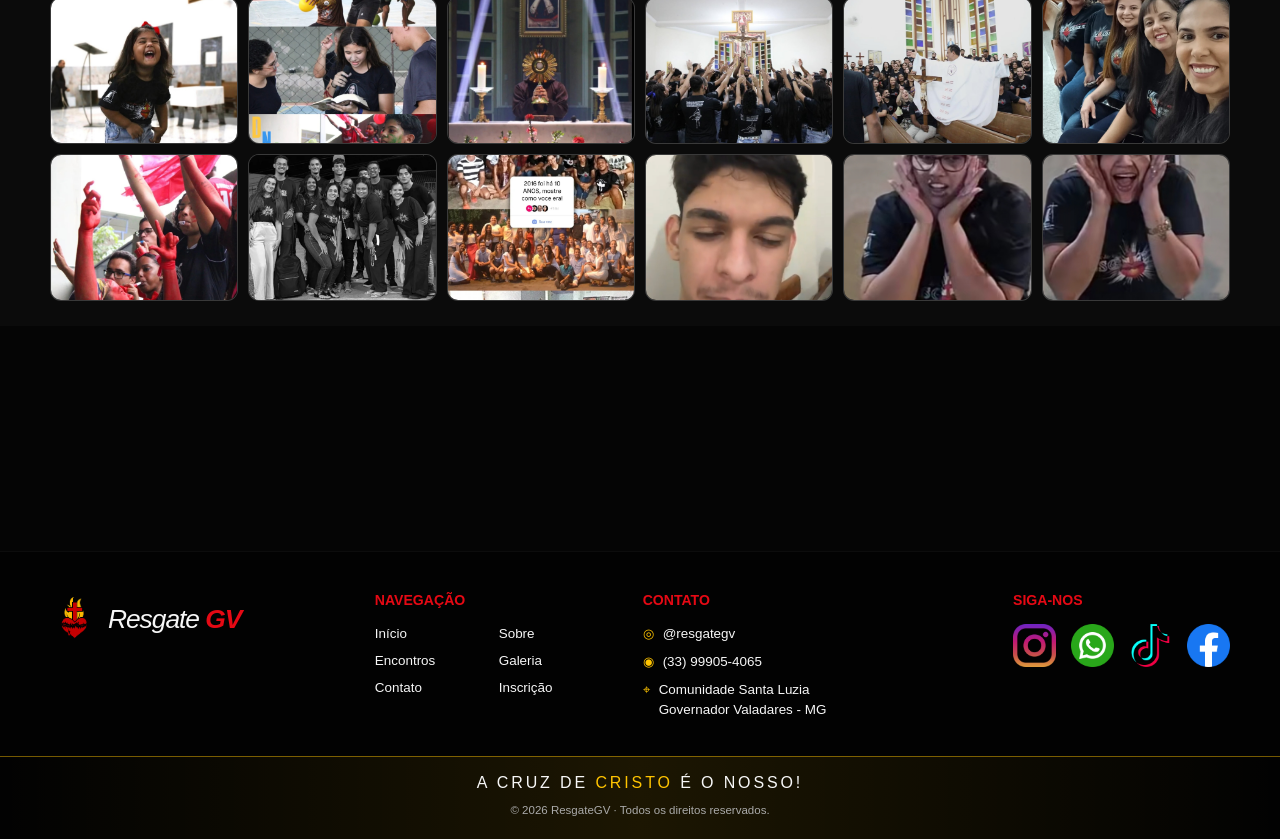
==== commit 92b05425: "uptade uptade" ====
--- a/index.html
+++ b/index.html
@@ -46,7 +46,7 @@
       <div class="hero-copy">
         <p class="eyebrow">Resgate GV</p>
         <h1 id="hero-title">Resgate <span>GV</span></h1>
-        <p class="hero-subtitle">Uma juventude vivendo<br>o propósito de <strong>Cristo.</strong></p>
+        <p class="hero-subtitle">A cruz de Cristo<br>é o nosso<strong> Resgate!</strong></p>
 
         <ul class="event-info">
           <li><span class="info-icon">▣</span><span>Encontros todos os sábados</span></li>
